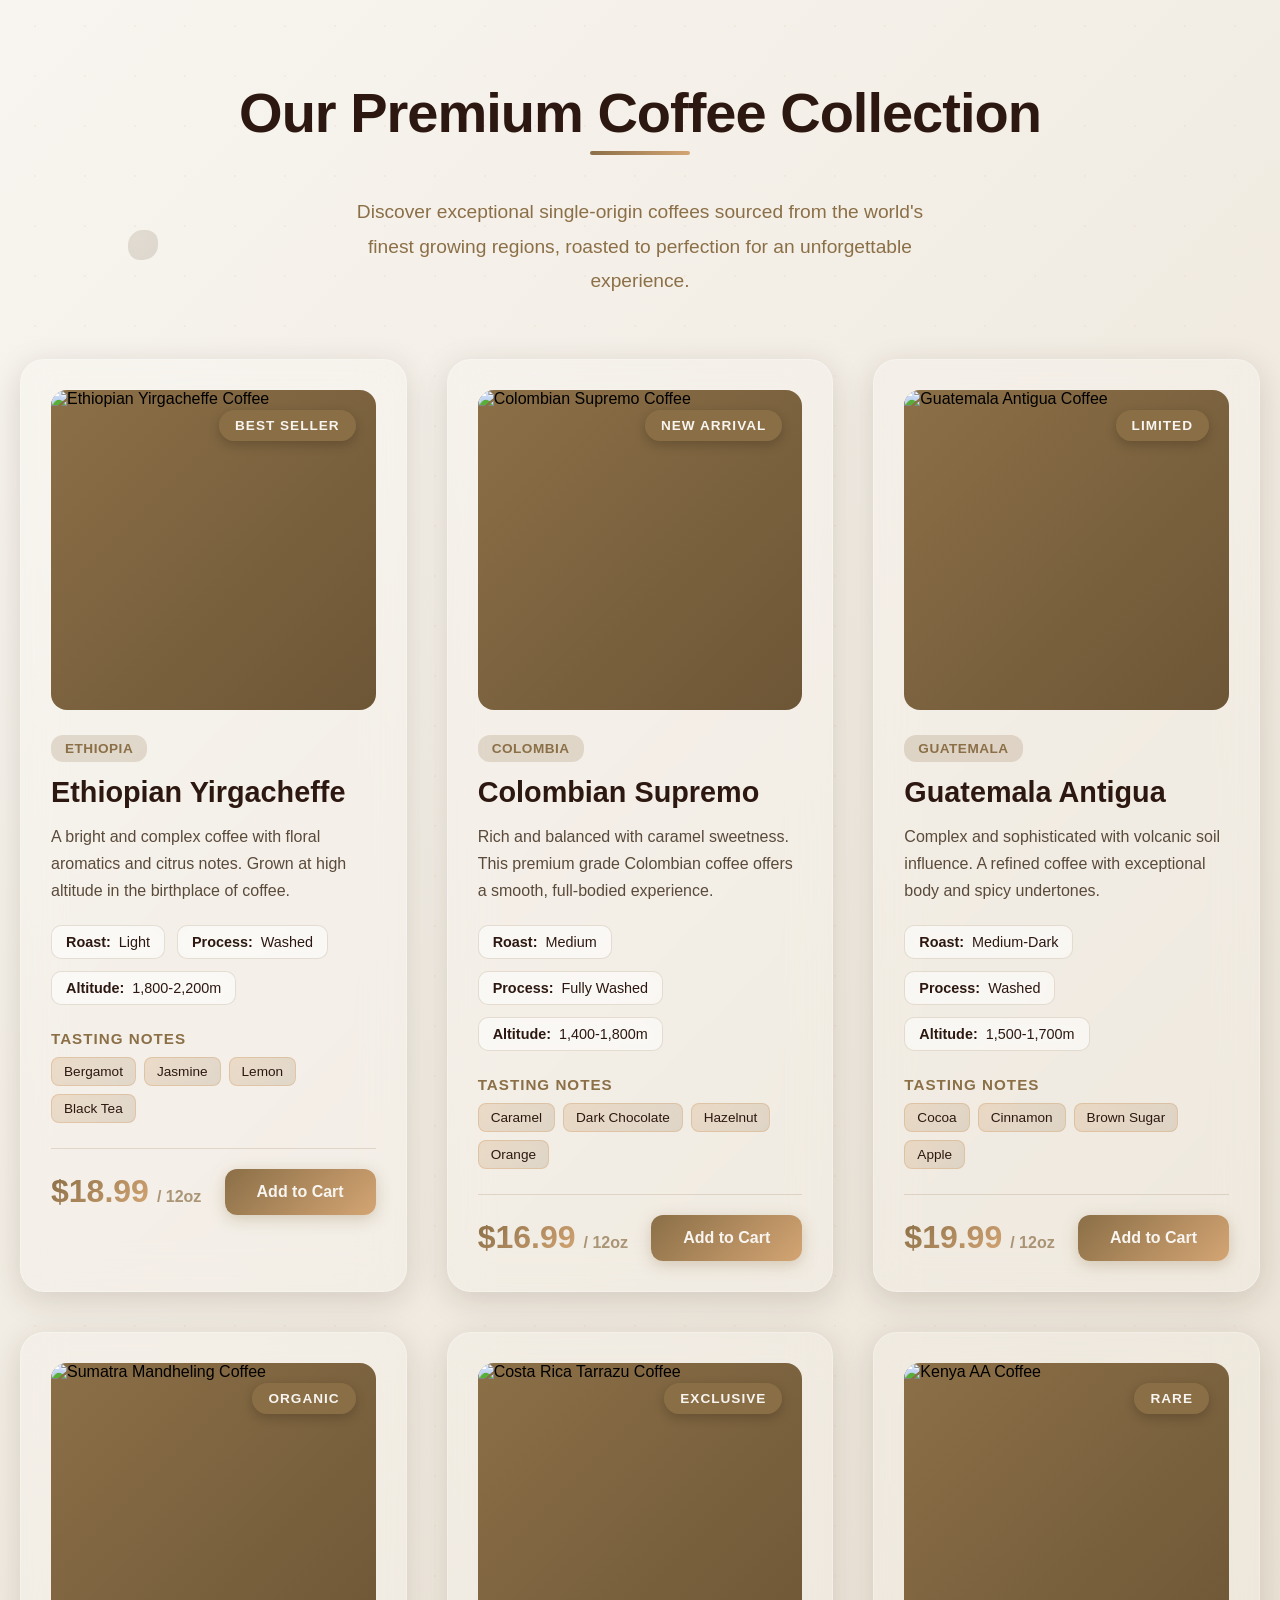
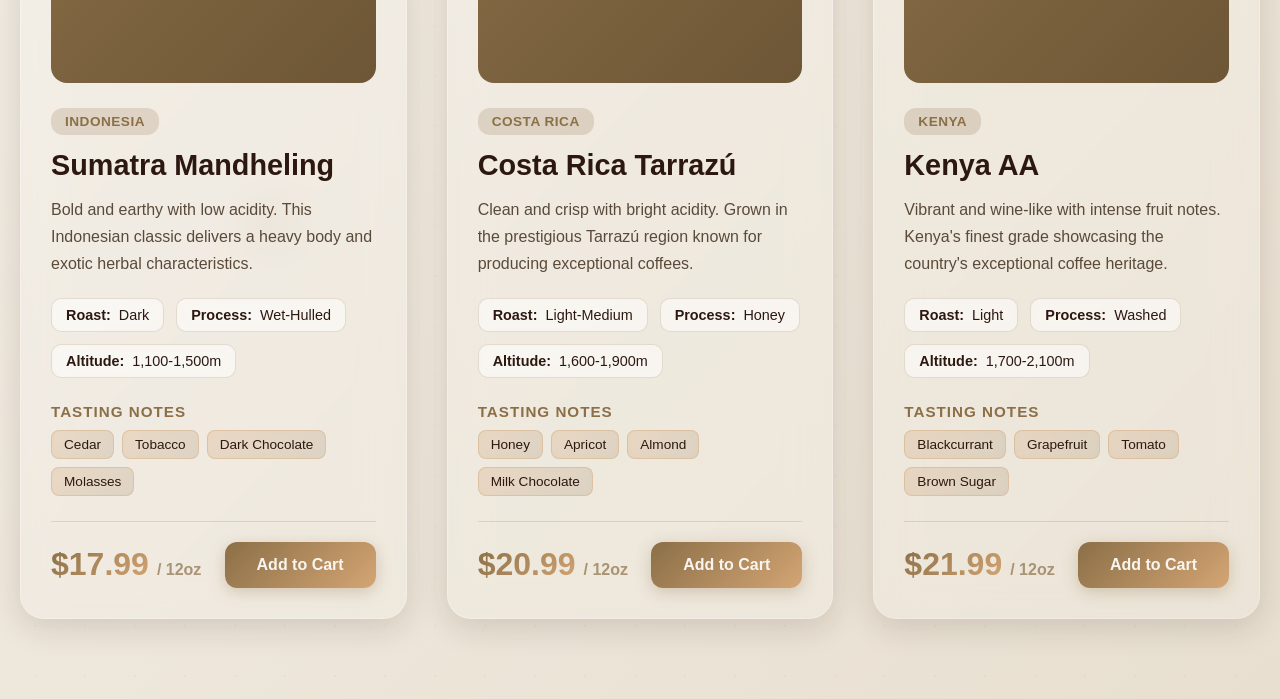
==== index.html @ e9367189 "Add index.html as main entry point for coffee product page Created index.html as a copy of coffee-pr" ====
<!DOCTYPE html>
<html lang="en">
<head>
    <meta charset="UTF-8">
    <meta name="viewport" content="width=device-width, initial-scale=1.0">
    <title>Perfect Grounds - Premium Coffee Collection</title>
    <style>
        :root {
            --primary-color: #2c1810;
            --secondary-color: #8b6f47;
            --accent-color: #d4a574;
            --light-bg: #f8f5f0;
            --glass-bg: rgba(255, 255, 255, 0.15);
            --glass-border: rgba(255, 255, 255, 0.25);
            --shadow-color: rgba(44, 24, 16, 0.15);
            --text-dark: #2c1810;
            --text-light: #f8f5f0;
        }

        * {
            margin: 0;
            padding: 0;
            box-sizing: border-box;
        }

        .coffee-section {
            position: relative;
            padding: 80px 20px;
            background: linear-gradient(135deg, #f8f5f0 0%, #e8dfd0 100%);
            font-family: 'Segoe UI', 'Helvetica Neue', Arial, sans-serif;
            overflow: hidden;
        }

        /* Animated background elements */
        .coffee-section::before {
            content: '';
            position: absolute;
            top: -50%;
            left: -50%;
            width: 200%;
            height: 200%;
            background: radial-gradient(circle, rgba(212, 165, 116, 0.1) 1px, transparent 1px);
            background-size: 50px 50px;
            animation: backgroundMove 60s linear infinite;
            z-index: 0;
        }

        @keyframes backgroundMove {
            0% { transform: translate(0, 0) rotate(0deg); }
            100% { transform: translate(50px, 50px) rotate(360deg); }
        }

        .container {
            max-width: 1400px;
            margin: 0 auto;
            position: relative;
            z-index: 1;
        }

        /* Section Header */
        .section-header {
            text-align: center;
            margin-bottom: 60px;
            opacity: 0;
            animation: fadeInUp 1s ease forwards;
        }

        @keyframes fadeInUp {
            from {
                opacity: 0;
                transform: translateY(30px);
            }
            to {
                opacity: 1;
                transform: translateY(0);
            }
        }

        .section-header h2 {
            font-size: 3.5rem;
            font-weight: 700;
            color: var(--primary-color);
            margin-bottom: 20px;
            letter-spacing: -1px;
            position: relative;
            display: inline-block;
        }

        .section-header h2::after {
            content: '';
            position: absolute;
            bottom: -10px;
            left: 50%;
            transform: translateX(-50%);
            width: 100px;
            height: 4px;
            background: linear-gradient(90deg, var(--secondary-color), var(--accent-color));
            border-radius: 2px;
            animation: expandWidth 1s ease forwards 0.5s;
        }

        @keyframes expandWidth {
            from { width: 0; }
            to { width: 100px; }
        }

        .section-header p {
            font-size: 1.2rem;
            color: var(--secondary-color);
            max-width: 600px;
            margin: 30px auto 0;
            line-height: 1.8;
        }

        /* Product Grid */
        .product-grid {
            display: grid;
            grid-template-columns: repeat(auto-fit, minmax(340px, 1fr));
            gap: 40px;
            margin-top: 40px;
        }

        /* Glass Product Card */
        .product-card {
            position: relative;
            background: var(--glass-bg);
            backdrop-filter: blur(20px);
            -webkit-backdrop-filter: blur(20px);
            border-radius: 24px;
            border: 1px solid var(--glass-border);
            padding: 30px;
            overflow: hidden;
            transition: all 0.5s cubic-bezier(0.4, 0, 0.2, 1);
            opacity: 0;
            animation: fadeInUp 0.8s ease forwards;
            box-shadow: 0 8px 32px var(--shadow-color);
        }

        .product-card:nth-child(1) { animation-delay: 0.1s; }
        .product-card:nth-child(2) { animation-delay: 0.2s; }
        .product-card:nth-child(3) { animation-delay: 0.3s; }
        .product-card:nth-child(4) { animation-delay: 0.4s; }
        .product-card:nth-child(5) { animation-delay: 0.5s; }
        .product-card:nth-child(6) { animation-delay: 0.6s; }

        .product-card::before {
            content: '';
            position: absolute;
            top: 0;
            left: 0;
            right: 0;
            bottom: 0;
            background: linear-gradient(135deg, rgba(255,255,255,0.1) 0%, rgba(255,255,255,0) 100%);
            opacity: 0;
            transition: opacity 0.5s ease;
            pointer-events: none;
        }

        .product-card:hover {
            transform: translateY(-12px) scale(1.02);
            box-shadow: 0 20px 60px rgba(44, 24, 16, 0.25);
            border-color: var(--accent-color);
        }

        .product-card:hover::before {
            opacity: 1;
        }

        /* Product Image Container */
        .product-image {
            position: relative;
            width: 100%;
            height: 320px;
            border-radius: 16px;
            overflow: hidden;
            margin-bottom: 25px;
            background: linear-gradient(135deg, #8b6f47 0%, #6d5636 100%);
        }

        .product-image::after {
            content: '';
            position: absolute;
            top: 0;
            left: 0;
            right: 0;
            bottom: 0;
            background: radial-gradient(circle at 30% 30%, rgba(255,255,255,0.3) 0%, transparent 60%);
            opacity: 0;
            transition: opacity 0.5s ease;
        }

        .product-card:hover .product-image::after {
            opacity: 1;
        }

        .product-image img {
            width: 100%;
            height: 100%;
            object-fit: cover;
            transition: transform 0.7s cubic-bezier(0.4, 0, 0.2, 1);
        }

        .product-card:hover .product-image img {
            transform: scale(1.1) rotate(2deg);
        }

        /* Product Badge */
        .product-badge {
            position: absolute;
            top: 20px;
            right: 20px;
            background: rgba(139, 111, 71, 0.95);
            backdrop-filter: blur(10px);
            color: var(--text-light);
            padding: 8px 16px;
            border-radius: 20px;
            font-size: 0.85rem;
            font-weight: 600;
            text-transform: uppercase;
            letter-spacing: 1px;
            z-index: 2;
            box-shadow: 0 4px 12px rgba(0,0,0,0.2);
            animation: pulse 2s ease-in-out infinite;
        }

        @keyframes pulse {
            0%, 100% { transform: scale(1); }
            50% { transform: scale(1.05); }
        }

        /* Product Content */
        .product-content {
            position: relative;
        }

        .product-origin {
            display: inline-block;
            background: rgba(139, 111, 71, 0.2);
            color: var(--secondary-color);
            padding: 6px 14px;
            border-radius: 12px;
            font-size: 0.85rem;
            font-weight: 600;
            margin-bottom: 12px;
            text-transform: uppercase;
            letter-spacing: 0.5px;
        }

        .product-name {
            font-size: 1.8rem;
            font-weight: 700;
            color: var(--primary-color);
            margin-bottom: 12px;
            line-height: 1.3;
            transition: color 0.3s ease;
        }

        .product-card:hover .product-name {
            color: var(--secondary-color);
        }

        .product-description {
            font-size: 1rem;
            color: #5a4a3a;
            line-height: 1.7;
            margin-bottom: 20px;
        }

        /* Product Details */
        .product-details {
            display: flex;
            flex-wrap: wrap;
            gap: 12px;
            margin-bottom: 25px;
        }

        .detail-item {
            background: rgba(255, 255, 255, 0.5);
            backdrop-filter: blur(10px);
            padding: 8px 14px;
            border-radius: 10px;
            font-size: 0.9rem;
            color: var(--text-dark);
            border: 1px solid rgba(139, 111, 71, 0.2);
            transition: all 0.3s ease;
        }

        .detail-item:hover {
            background: rgba(139, 111, 71, 0.3);
            border-color: var(--secondary-color);
            transform: translateY(-2px);
        }

        .detail-label {
            font-weight: 600;
            margin-right: 4px;
        }

        /* Tasting Notes */
        .tasting-notes {
            margin-bottom: 25px;
        }

        .tasting-notes h4 {
            font-size: 0.95rem;
            color: var(--secondary-color);
            margin-bottom: 10px;
            text-transform: uppercase;
            letter-spacing: 1px;
            font-weight: 600;
        }

        .notes-list {
            display: flex;
            flex-wrap: wrap;
            gap: 8px;
        }

        .note-tag {
            background: linear-gradient(135deg, rgba(212, 165, 116, 0.3), rgba(139, 111, 71, 0.2));
            backdrop-filter: blur(5px);
            padding: 6px 12px;
            border-radius: 8px;
            font-size: 0.85rem;
            color: var(--text-dark);
            border: 1px solid rgba(212, 165, 116, 0.4);
            transition: all 0.3s ease;
        }

        .note-tag:hover {
            background: linear-gradient(135deg, rgba(212, 165, 116, 0.5), rgba(139, 111, 71, 0.3));
            transform: scale(1.1);
            box-shadow: 0 4px 12px rgba(212, 165, 116, 0.3);
        }

        /* Price and CTA */
        .product-footer {
            display: flex;
            justify-content: space-between;
            align-items: center;
            padding-top: 20px;
            border-top: 1px solid rgba(139, 111, 71, 0.2);
        }

        .product-price {
            font-size: 2rem;
            font-weight: 700;
            color: var(--secondary-color);
            display: flex;
            align-items: baseline;
            gap: 8px;
        }

        .price-amount {
            background: linear-gradient(135deg, var(--secondary-color), var(--accent-color));
            -webkit-background-clip: text;
            -webkit-text-fill-color: transparent;
            background-clip: text;
        }

        .price-unit {
            font-size: 1rem;
            color: var(--secondary-color);
            opacity: 0.7;
        }

        .cta-button {
            background: linear-gradient(135deg, var(--secondary-color), var(--accent-color));
            color: var(--text-light);
            padding: 14px 32px;
            border-radius: 12px;
            font-size: 1rem;
            font-weight: 600;
            text-decoration: none;
            transition: all 0.4s cubic-bezier(0.4, 0, 0.2, 1);
            box-shadow: 0 4px 16px rgba(139, 111, 71, 0.3);
            position: relative;
            overflow: hidden;
            border: none;
            cursor: pointer;
        }

        .cta-button::before {
            content: '';
            position: absolute;
            top: 50%;
            left: 50%;
            width: 0;
            height: 0;
            border-radius: 50%;
            background: rgba(255, 255, 255, 0.3);
            transform: translate(-50%, -50%);
            transition: width 0.6s ease, height 0.6s ease;
        }

        .cta-button:hover::before {
            width: 300px;
            height: 300px;
        }

        .cta-button:hover {
            transform: translateY(-4px);
            box-shadow: 0 8px 24px rgba(139, 111, 71, 0.5);
        }

        .cta-button span {
            position: relative;
            z-index: 1;
        }

        /* Coffee beans floating animation */
        .coffee-bean {
            position: absolute;
            width: 30px;
            height: 30px;
            background: radial-gradient(circle at 30% 30%, #6d5636, #4a3824);
            border-radius: 50% 40% 50% 40%;
            opacity: 0.15;
            animation: float 20s infinite ease-in-out;
        }

        .coffee-bean:nth-child(1) {
            top: 10%;
            left: 10%;
            animation-delay: 0s;
            animation-duration: 25s;
        }

        .coffee-bean:nth-child(2) {
            top: 60%;
            right: 15%;
            animation-delay: 5s;
            animation-duration: 30s;
        }

        .coffee-bean:nth-child(3) {
            bottom: 20%;
            left: 20%;
            animation-delay: 10s;
            animation-duration: 35s;
        }

        @keyframes float {
            0%, 100% {
                transform: translateY(0) rotate(0deg);
            }
            25% {
                transform: translateY(-40px) rotate(90deg);
            }
            50% {
                transform: translateY(0) rotate(180deg);
            }
            75% {
                transform: translateY(-20px) rotate(270deg);
            }
        }

        /* Responsive Design */
        @media (max-width: 768px) {
            .section-header h2 {
                font-size: 2.5rem;
            }

            .product-grid {
                grid-template-columns: 1fr;
                gap: 30px;
            }

            .product-footer {
                flex-direction: column;
                gap: 15px;
                align-items: stretch;
            }

            .cta-button {
                width: 100%;
                text-align: center;
            }
        }

        /* Loading animation */
        .loading-shimmer {
            background: linear-gradient(90deg,
                rgba(255,255,255,0.1) 0%,
                rgba(255,255,255,0.3) 50%,
                rgba(255,255,255,0.1) 100%);
            background-size: 200% 100%;
            animation: shimmer 2s infinite;
        }

        @keyframes shimmer {
            0% { background-position: -200% 0; }
            100% { background-position: 200% 0; }
        }
    </style>
</head>
<body>
    <section class="coffee-section" id="coffeeSection">
        <!-- Floating coffee beans decoration -->
        <div class="coffee-bean"></div>
        <div class="coffee-bean"></div>
        <div class="coffee-bean"></div>

        <div class="container">
            <!-- Section Header -->
            <div class="section-header">
                <h2>Our Premium Coffee Collection</h2>
                <p>Discover exceptional single-origin coffees sourced from the world's finest growing regions, roasted to perfection for an unforgettable experience.</p>
            </div>

            <!-- Product Grid -->
            <div class="product-grid">
                <!-- Product Card 1 -->
                <article class="product-card">
                    <div class="product-image">
                        <span class="product-badge">Best Seller</span>
                        <img src="https://images.unsplash.com/photo-1559056199-641a0ac8b55e?w=800&h=600&fit=crop"
                             alt="Ethiopian Yirgacheffe Coffee"
                             loading="lazy">
                    </div>
                    <div class="product-content">
                        <span class="product-origin">Ethiopia</span>
                        <h3 class="product-name">Ethiopian Yirgacheffe</h3>
                        <p class="product-description">
                            A bright and complex coffee with floral aromatics and citrus notes. Grown at high altitude in the birthplace of coffee.
                        </p>
                        <div class="product-details">
                            <div class="detail-item">
                                <span class="detail-label">Roast:</span>
                                <span>Light</span>
                            </div>
                            <div class="detail-item">
                                <span class="detail-label">Process:</span>
                                <span>Washed</span>
                            </div>
                            <div class="detail-item">
                                <span class="detail-label">Altitude:</span>
                                <span>1,800-2,200m</span>
                            </div>
                        </div>
                        <div class="tasting-notes">
                            <h4>Tasting Notes</h4>
                            <div class="notes-list">
                                <span class="note-tag">Bergamot</span>
                                <span class="note-tag">Jasmine</span>
                                <span class="note-tag">Lemon</span>
                                <span class="note-tag">Black Tea</span>
                            </div>
                        </div>
                        <div class="product-footer">
                            <div class="product-price">
                                <span class="price-amount">$18.99</span>
                                <span class="price-unit">/ 12oz</span>
                            </div>
                            <button class="cta-button" onclick="handleAddToCart('Ethiopian Yirgacheffe')">
                                <span>Add to Cart</span>
                            </button>
                        </div>
                    </div>
                </article>

                <!-- Product Card 2 -->
                <article class="product-card">
                    <div class="product-image">
                        <span class="product-badge">New Arrival</span>
                        <img src="https://images.unsplash.com/photo-1511920170033-f8396924c348?w=800&h=600&fit=crop"
                             alt="Colombian Supremo Coffee"
                             loading="lazy">
                    </div>
                    <div class="product-content">
                        <span class="product-origin">Colombia</span>
                        <h3 class="product-name">Colombian Supremo</h3>
                        <p class="product-description">
                            Rich and balanced with caramel sweetness. This premium grade Colombian coffee offers a smooth, full-bodied experience.
                        </p>
                        <div class="product-details">
                            <div class="detail-item">
                                <span class="detail-label">Roast:</span>
                                <span>Medium</span>
                            </div>
                            <div class="detail-item">
                                <span class="detail-label">Process:</span>
                                <span>Fully Washed</span>
                            </div>
                            <div class="detail-item">
                                <span class="detail-label">Altitude:</span>
                                <span>1,400-1,800m</span>
                            </div>
                        </div>
                        <div class="tasting-notes">
                            <h4>Tasting Notes</h4>
                            <div class="notes-list">
                                <span class="note-tag">Caramel</span>
                                <span class="note-tag">Dark Chocolate</span>
                                <span class="note-tag">Hazelnut</span>
                                <span class="note-tag">Orange</span>
                            </div>
                        </div>
                        <div class="product-footer">
                            <div class="product-price">
                                <span class="price-amount">$16.99</span>
                                <span class="price-unit">/ 12oz</span>
                            </div>
                            <button class="cta-button" onclick="handleAddToCart('Colombian Supremo')">
                                <span>Add to Cart</span>
                            </button>
                        </div>
                    </div>
                </article>

                <!-- Product Card 3 -->
                <article class="product-card">
                    <div class="product-image">
                        <span class="product-badge">Limited</span>
                        <img src="https://images.unsplash.com/photo-1514432324607-a09d9b4aefdd?w=800&h=600&fit=crop"
                             alt="Guatemala Antigua Coffee"
                             loading="lazy">
                    </div>
                    <div class="product-content">
                        <span class="product-origin">Guatemala</span>
                        <h3 class="product-name">Guatemala Antigua</h3>
                        <p class="product-description">
                            Complex and sophisticated with volcanic soil influence. A refined coffee with exceptional body and spicy undertones.
                        </p>
                        <div class="product-details">
                            <div class="detail-item">
                                <span class="detail-label">Roast:</span>
                                <span>Medium-Dark</span>
                            </div>
                            <div class="detail-item">
                                <span class="detail-label">Process:</span>
                                <span>Washed</span>
                            </div>
                            <div class="detail-item">
                                <span class="detail-label">Altitude:</span>
                                <span>1,500-1,700m</span>
                            </div>
                        </div>
                        <div class="tasting-notes">
                            <h4>Tasting Notes</h4>
                            <div class="notes-list">
                                <span class="note-tag">Cocoa</span>
                                <span class="note-tag">Cinnamon</span>
                                <span class="note-tag">Brown Sugar</span>
                                <span class="note-tag">Apple</span>
                            </div>
                        </div>
                        <div class="product-footer">
                            <div class="product-price">
                                <span class="price-amount">$19.99</span>
                                <span class="price-unit">/ 12oz</span>
                            </div>
                            <button class="cta-button" onclick="handleAddToCart('Guatemala Antigua')">
                                <span>Add to Cart</span>
                            </button>
                        </div>
                    </div>
                </article>

                <!-- Product Card 4 -->
                <article class="product-card">
                    <div class="product-image">
                        <span class="product-badge">Organic</span>
                        <img src="https://images.unsplash.com/photo-1447933601403-0c6688de566e?w=800&h=600&fit=crop"
                             alt="Sumatra Mandheling Coffee"
                             loading="lazy">
                    </div>
                    <div class="product-content">
                        <span class="product-origin">Indonesia</span>
                        <h3 class="product-name">Sumatra Mandheling</h3>
                        <p class="product-description">
                            Bold and earthy with low acidity. This Indonesian classic delivers a heavy body and exotic herbal characteristics.
                        </p>
                        <div class="product-details">
                            <div class="detail-item">
                                <span class="detail-label">Roast:</span>
                                <span>Dark</span>
                            </div>
                            <div class="detail-item">
                                <span class="detail-label">Process:</span>
                                <span>Wet-Hulled</span>
                            </div>
                            <div class="detail-item">
                                <span class="detail-label">Altitude:</span>
                                <span>1,100-1,500m</span>
                            </div>
                        </div>
                        <div class="tasting-notes">
                            <h4>Tasting Notes</h4>
                            <div class="notes-list">
                                <span class="note-tag">Cedar</span>
                                <span class="note-tag">Tobacco</span>
                                <span class="note-tag">Dark Chocolate</span>
                                <span class="note-tag">Molasses</span>
                            </div>
                        </div>
                        <div class="product-footer">
                            <div class="product-price">
                                <span class="price-amount">$17.99</span>
                                <span class="price-unit">/ 12oz</span>
                            </div>
                            <button class="cta-button" onclick="handleAddToCart('Sumatra Mandheling')">
                                <span>Add to Cart</span>
                            </button>
                        </div>
                    </div>
                </article>

                <!-- Product Card 5 -->
                <article class="product-card">
                    <div class="product-image">
                        <span class="product-badge">Exclusive</span>
                        <img src="https://images.unsplash.com/photo-1442512595331-e89e73853f31?w=800&h=600&fit=crop"
                             alt="Costa Rica Tarrazu Coffee"
                             loading="lazy">
                    </div>
                    <div class="product-content">
                        <span class="product-origin">Costa Rica</span>
                        <h3 class="product-name">Costa Rica Tarrazú</h3>
                        <p class="product-description">
                            Clean and crisp with bright acidity. Grown in the prestigious Tarrazú region known for producing exceptional coffees.
                        </p>
                        <div class="product-details">
                            <div class="detail-item">
                                <span class="detail-label">Roast:</span>
                                <span>Light-Medium</span>
                            </div>
                            <div class="detail-item">
                                <span class="detail-label">Process:</span>
                                <span>Honey</span>
                            </div>
                            <div class="detail-item">
                                <span class="detail-label">Altitude:</span>
                                <span>1,600-1,900m</span>
                            </div>
                        </div>
                        <div class="tasting-notes">
                            <h4>Tasting Notes</h4>
                            <div class="notes-list">
                                <span class="note-tag">Honey</span>
                                <span class="note-tag">Apricot</span>
                                <span class="note-tag">Almond</span>
                                <span class="note-tag">Milk Chocolate</span>
                            </div>
                        </div>
                        <div class="product-footer">
                            <div class="product-price">
                                <span class="price-amount">$20.99</span>
                                <span class="price-unit">/ 12oz</span>
                            </div>
                            <button class="cta-button" onclick="handleAddToCart('Costa Rica Tarrazú')">
                                <span>Add to Cart</span>
                            </button>
                        </div>
                    </div>
                </article>

                <!-- Product Card 6 -->
                <article class="product-card">
                    <div class="product-image">
                        <span class="product-badge">Rare</span>
                        <img src="https://images.unsplash.com/photo-1509042239860-f550ce710b93?w=800&h=600&fit=crop"
                             alt="Kenya AA Coffee"
                             loading="lazy">
                    </div>
                    <div class="product-content">
                        <span class="product-origin">Kenya</span>
                        <h3 class="product-name">Kenya AA</h3>
                        <p class="product-description">
                            Vibrant and wine-like with intense fruit notes. Kenya's finest grade showcasing the country's exceptional coffee heritage.
                        </p>
                        <div class="product-details">
                            <div class="detail-item">
                                <span class="detail-label">Roast:</span>
                                <span>Light</span>
                            </div>
                            <div class="detail-item">
                                <span class="detail-label">Process:</span>
                                <span>Washed</span>
                            </div>
                            <div class="detail-item">
                                <span class="detail-label">Altitude:</span>
                                <span>1,700-2,100m</span>
                            </div>
                        </div>
                        <div class="tasting-notes">
                            <h4>Tasting Notes</h4>
                            <div class="notes-list">
                                <span class="note-tag">Blackcurrant</span>
                                <span class="note-tag">Grapefruit</span>
                                <span class="note-tag">Tomato</span>
                                <span class="note-tag">Brown Sugar</span>
                            </div>
                        </div>
                        <div class="product-footer">
                            <div class="product-price">
                                <span class="price-amount">$21.99</span>
                                <span class="price-unit">/ 12oz</span>
                            </div>
                            <button class="cta-button" onclick="handleAddToCart('Kenya AA')">
                                <span>Add to Cart</span>
                            </button>
                        </div>
                    </div>
                </article>
            </div>
        </div>
    </section>

    <script>
        // Intersection Observer for scroll animations
        const observerOptions = {
            threshold: 0.1,
            rootMargin: '0px 0px -100px 0px'
        };

        const observer = new IntersectionObserver((entries) => {
            entries.forEach(entry => {
                if (entry.isIntersecting) {
                    entry.target.style.animationPlayState = 'running';
                }
            });
        }, observerOptions);

        // Observe all product cards
        document.querySelectorAll('.product-card').forEach(card => {
            observer.observe(card);
        });

        // Add to cart handler (customize based on your WordPress/WooCommerce setup)
        function handleAddToCart(productName) {
            // Add your cart logic here
            console.log(`Adding ${productName} to cart`);

            // Show feedback
            const button = event.target.closest('.cta-button');
            const originalText = button.innerHTML;
            button.innerHTML = '<span>✓ Added!</span>';
            button.style.background = 'linear-gradient(135deg, #4ade80, #22c55e)';

            setTimeout(() => {
                button.innerHTML = originalText;
                button.style.background = '';
            }, 2000);

            // Here you would typically:
            // 1. Call WordPress/WooCommerce AJAX endpoint
            // 2. Update cart count
            // 3. Show notification
            // Example:
            // jQuery.post(wc_add_to_cart_params.ajax_url, {
            //     action: 'woocommerce_add_to_cart',
            //     product_id: productId
            // });
        }

        // Smooth scroll animations
        const cards = document.querySelectorAll('.product-card');

        const scrollObserver = new IntersectionObserver((entries) => {
            entries.forEach((entry, index) => {
                if (entry.isIntersecting) {
                    setTimeout(() => {
                        entry.target.style.opacity = '1';
                        entry.target.style.transform = 'translateY(0)';
                    }, index * 100);
                }
            });
        }, { threshold: 0.1 });

        // Parallax effect on scroll
        window.addEventListener('scroll', () => {
            const scrolled = window.pageYOffset;
            const beans = document.querySelectorAll('.coffee-bean');

            beans.forEach((bean, index) => {
                const speed = 0.5 + (index * 0.2);
                bean.style.transform = `translateY(${scrolled * speed}px) rotate(${scrolled * 0.1}deg)`;
            });
        });

        // Hover effect enhancement
        document.querySelectorAll('.product-card').forEach(card => {
            card.addEventListener('mousemove', (e) => {
                const rect = card.getBoundingClientRect();
                const x = e.clientX - rect.left;
                const y = e.clientY - rect.top;

                const centerX = rect.width / 2;
                const centerY = rect.height / 2;

                const rotateX = (y - centerY) / 20;
                const rotateY = (centerX - x) / 20;

                card.style.transform = `perspective(1000px) rotateX(${rotateX}deg) rotateY(${rotateY}deg) translateY(-12px) scale(1.02)`;
            });

            card.addEventListener('mouseleave', () => {
                card.style.transform = '';
            });
        });

        // Lazy loading enhancement
        if ('loading' in HTMLImageElement.prototype) {
            const images = document.querySelectorAll('img[loading="lazy"]');
            images.forEach(img => {
                img.src = img.src;
            });
        } else {
            // Fallback for browsers that don't support lazy loading
            const script = document.createElement('script');
            script.src = 'https://cdnjs.cloudflare.com/ajax/libs/lazysizes/5.3.2/lazysizes.min.js';
            document.body.appendChild(script);
        }
    </script>
</body>
</html>
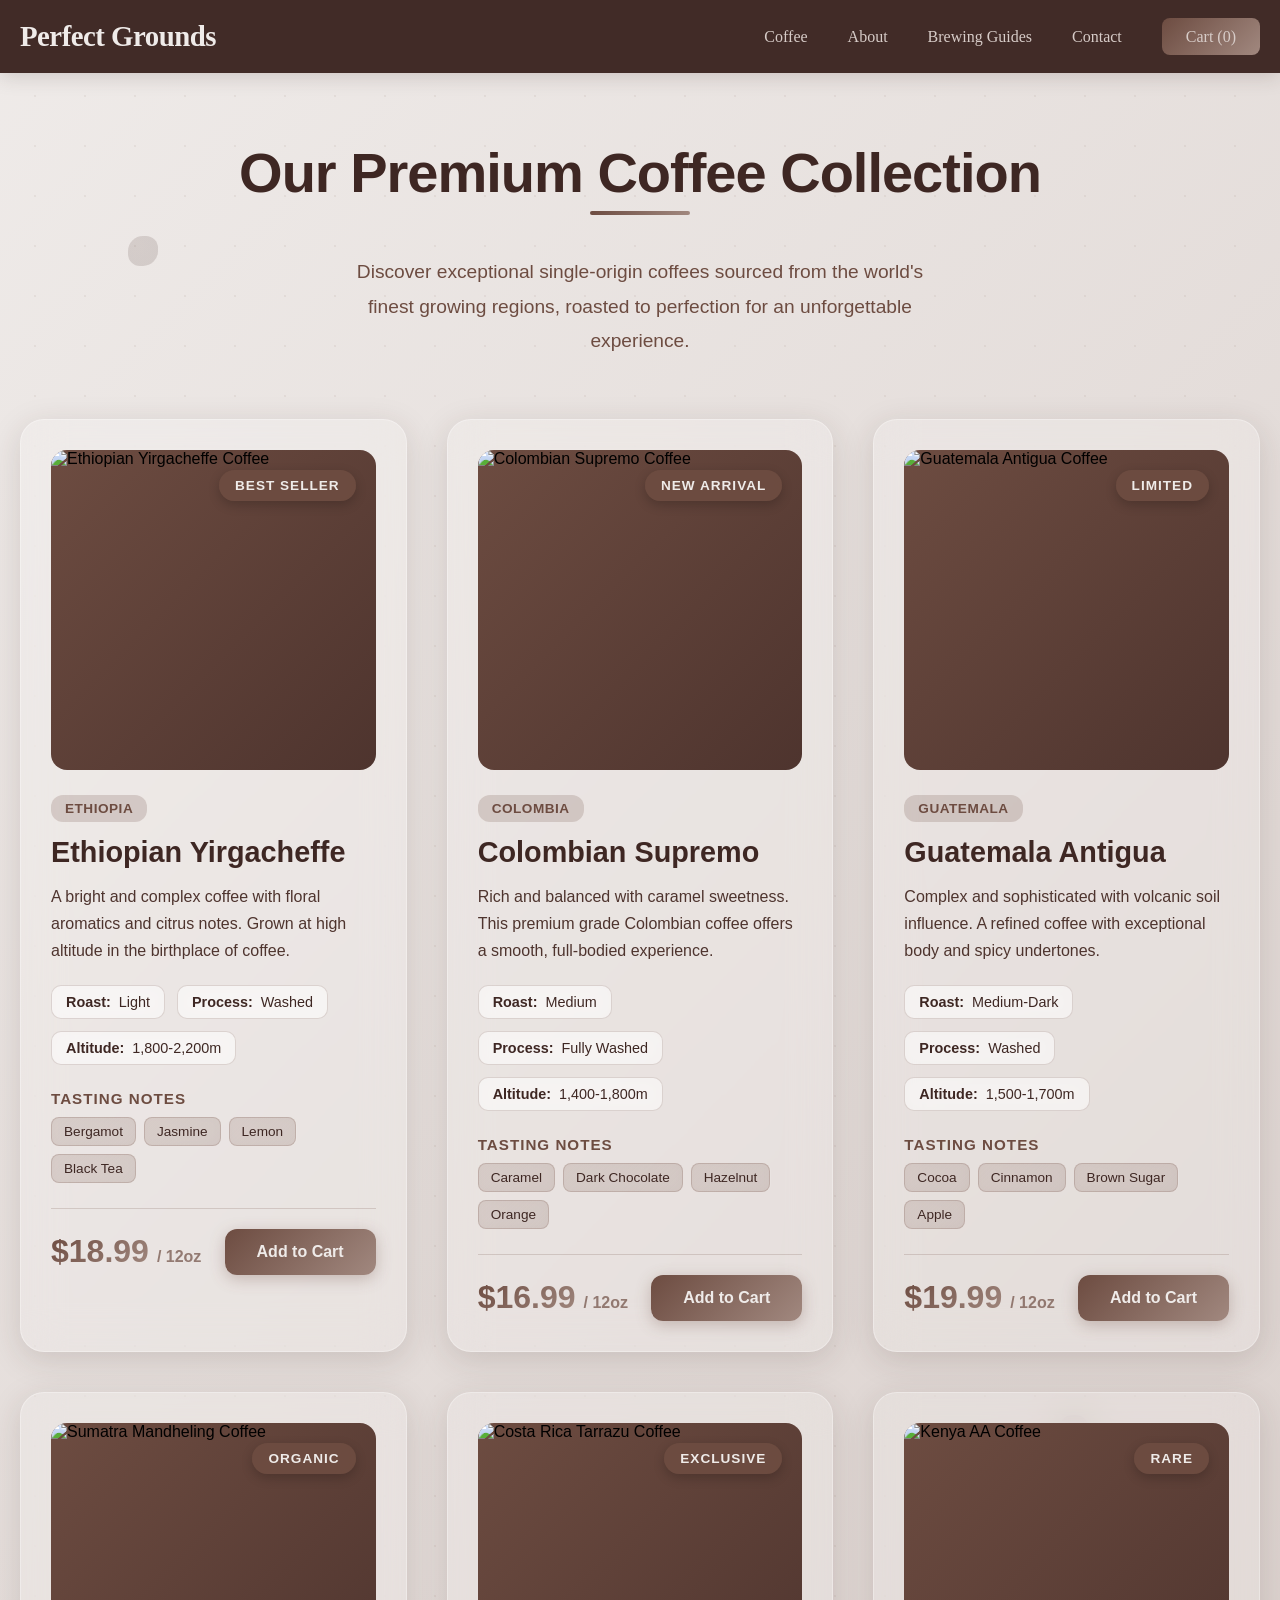
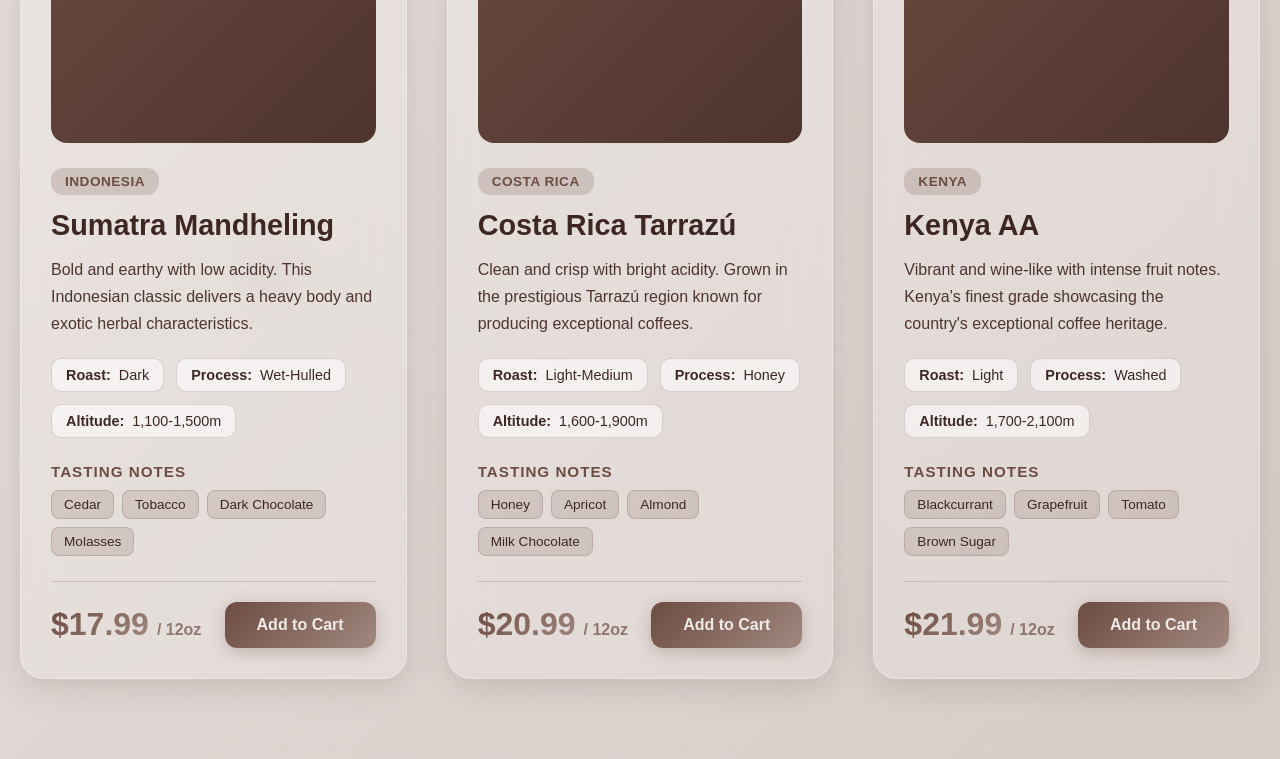
==== commit 938f6fb4: "Redesign coffee store with sophisticated brown color palette and navigation Updated Perfect Grounds " ====
--- a/index.html
+++ b/index.html
@@ -5,16 +5,83 @@
     <meta name="viewport" content="width=device-width, initial-scale=1.0">
     <title>Perfect Grounds - Premium Coffee Collection</title>
     <style>
+        /* Navigation Styles */
+        .main-nav {
+            background: rgba(62, 39, 35, 0.98);
+            backdrop-filter: blur(10px);
+            padding: 20px 0;
+            position: fixed;
+            top: 0;
+            left: 0;
+            right: 0;
+            z-index: 1000;
+            box-shadow: 0 2px 20px rgba(62, 39, 35, 0.2);
+        }
+
+        .nav-container {
+            max-width: 1400px;
+            margin: 0 auto;
+            padding: 0 20px;
+            display: flex;
+            justify-content: space-between;
+            align-items: center;
+        }
+
+        .logo {
+            font-size: 1.8rem;
+            font-weight: 700;
+            color: #efebe9;
+            text-decoration: none;
+            letter-spacing: -0.5px;
+        }
+
+        .nav-links {
+            display: flex;
+            gap: 40px;
+            list-style: none;
+            align-items: center;
+        }
+
+        .nav-links a {
+            color: #d7ccc8;
+            text-decoration: none;
+            font-weight: 500;
+            transition: color 0.3s ease;
+            font-size: 1rem;
+        }
+
+        .nav-links a:hover {
+            color: #a1887f;
+        }
+
+        .cart-button {
+            background: linear-gradient(135deg, #6d4c41, #a1887f);
+            color: #efebe9;
+            padding: 10px 24px;
+            border-radius: 8px;
+            text-decoration: none;
+            font-weight: 600;
+            transition: transform 0.3s ease, box-shadow 0.3s ease;
+        }
+
+        .cart-button:hover {
+            transform: translateY(-2px);
+            box-shadow: 0 4px 16px rgba(109, 76, 65, 0.4);
+        }
+
         :root {
-            --primary-color: #2c1810;
-            --secondary-color: #8b6f47;
-            --accent-color: #d4a574;
-            --light-bg: #f8f5f0;
-            --glass-bg: rgba(255, 255, 255, 0.15);
-            --glass-border: rgba(255, 255, 255, 0.25);
-            --shadow-color: rgba(44, 24, 16, 0.15);
-            --text-dark: #2c1810;
-            --text-light: #f8f5f0;
+            --primary-color: #3e2723;
+            --secondary-color: #6d4c41;
+            --accent-color: #a1887f;
+            --light-bg: #efebe9;
+            --glass-bg: rgba(255, 255, 255, 0.18);
+            --glass-border: rgba(255, 255, 255, 0.3);
+            --shadow-color: rgba(62, 39, 35, 0.15);
+            --text-dark: #3e2723;
+            --text-light: #efebe9;
+            --warm-brown: #8d6e63;
+            --cream: #f5f5f5;
+            --dark-chocolate: #4e342e;
         }
 
         * {
@@ -25,10 +92,11 @@
 
         .coffee-section {
             position: relative;
-            padding: 80px 20px;
-            background: linear-gradient(135deg, #f8f5f0 0%, #e8dfd0 100%);
+            padding: 140px 20px 80px;
+            background: linear-gradient(135deg, #efebe9 0%, #d7ccc8 100%);
             font-family: 'Segoe UI', 'Helvetica Neue', Arial, sans-serif;
             overflow: hidden;
+            min-height: 100vh;
         }
 
         /* Animated background elements */
@@ -39,7 +107,7 @@
             left: -50%;
             width: 200%;
             height: 200%;
-            background: radial-gradient(circle, rgba(212, 165, 116, 0.1) 1px, transparent 1px);
+            background: radial-gradient(circle, rgba(161, 136, 127, 0.12) 1px, transparent 1px);
             background-size: 50px 50px;
             animation: backgroundMove 60s linear infinite;
             z-index: 0;
@@ -158,7 +226,7 @@
 
         .product-card:hover {
             transform: translateY(-12px) scale(1.02);
-            box-shadow: 0 20px 60px rgba(44, 24, 16, 0.25);
+            box-shadow: 0 20px 60px rgba(62, 39, 35, 0.25);
             border-color: var(--accent-color);
         }
 
@@ -174,7 +242,7 @@
             border-radius: 16px;
             overflow: hidden;
             margin-bottom: 25px;
-            background: linear-gradient(135deg, #8b6f47 0%, #6d5636 100%);
+            background: linear-gradient(135deg, #6d4c41 0%, #4e342e 100%);
         }
 
         .product-image::after {
@@ -209,7 +277,7 @@
             position: absolute;
             top: 20px;
             right: 20px;
-            background: rgba(139, 111, 71, 0.95);
+            background: rgba(109, 76, 65, 0.95);
             backdrop-filter: blur(10px);
             color: var(--text-light);
             padding: 8px 16px;
@@ -235,7 +303,7 @@
 
         .product-origin {
             display: inline-block;
-            background: rgba(139, 111, 71, 0.2);
+            background: rgba(109, 76, 65, 0.2);
             color: var(--secondary-color);
             padding: 6px 14px;
             border-radius: 12px;
@@ -261,7 +329,7 @@
 
         .product-description {
             font-size: 1rem;
-            color: #5a4a3a;
+            color: #4e342e;
             line-height: 1.7;
             margin-bottom: 20px;
         }
@@ -281,12 +349,12 @@
             border-radius: 10px;
             font-size: 0.9rem;
             color: var(--text-dark);
-            border: 1px solid rgba(139, 111, 71, 0.2);
+            border: 1px solid rgba(109, 76, 65, 0.2);
             transition: all 0.3s ease;
         }
 
         .detail-item:hover {
-            background: rgba(139, 111, 71, 0.3);
+            background: rgba(109, 76, 65, 0.3);
             border-color: var(--secondary-color);
             transform: translateY(-2px);
         }
@@ -317,20 +385,20 @@
         }
 
         .note-tag {
-            background: linear-gradient(135deg, rgba(212, 165, 116, 0.3), rgba(139, 111, 71, 0.2));
+            background: linear-gradient(135deg, rgba(161, 136, 127, 0.3), rgba(109, 76, 65, 0.2));
             backdrop-filter: blur(5px);
             padding: 6px 12px;
             border-radius: 8px;
             font-size: 0.85rem;
             color: var(--text-dark);
-            border: 1px solid rgba(212, 165, 116, 0.4);
+            border: 1px solid rgba(161, 136, 127, 0.4);
             transition: all 0.3s ease;
         }
 
         .note-tag:hover {
-            background: linear-gradient(135deg, rgba(212, 165, 116, 0.5), rgba(139, 111, 71, 0.3));
+            background: linear-gradient(135deg, rgba(161, 136, 127, 0.5), rgba(109, 76, 65, 0.3));
             transform: scale(1.1);
-            box-shadow: 0 4px 12px rgba(212, 165, 116, 0.3);
+            box-shadow: 0 4px 12px rgba(161, 136, 127, 0.3);
         }
 
         /* Price and CTA */
@@ -339,7 +407,7 @@
             justify-content: space-between;
             align-items: center;
             padding-top: 20px;
-            border-top: 1px solid rgba(139, 111, 71, 0.2);
+            border-top: 1px solid rgba(109, 76, 65, 0.2);
         }
 
         .product-price {
@@ -373,7 +441,7 @@
             font-weight: 600;
             text-decoration: none;
             transition: all 0.4s cubic-bezier(0.4, 0, 0.2, 1);
-            box-shadow: 0 4px 16px rgba(139, 111, 71, 0.3);
+            box-shadow: 0 4px 16px rgba(109, 76, 65, 0.3);
             position: relative;
             overflow: hidden;
             border: none;
@@ -400,7 +468,7 @@
 
         .cta-button:hover {
             transform: translateY(-4px);
-            box-shadow: 0 8px 24px rgba(139, 111, 71, 0.5);
+            box-shadow: 0 8px 24px rgba(109, 76, 65, 0.5);
         }
 
         .cta-button span {
@@ -413,7 +481,7 @@
             position: absolute;
             width: 30px;
             height: 30px;
-            background: radial-gradient(circle at 30% 30%, #6d5636, #4a3824);
+            background: radial-gradient(circle at 30% 30%, #4e342e, #3e2723);
             border-radius: 50% 40% 50% 40%;
             opacity: 0.15;
             animation: float 20s infinite ease-in-out;
@@ -457,6 +525,14 @@
 
         /* Responsive Design */
         @media (max-width: 768px) {
+            .nav-links {
+                display: none;
+            }
+
+            .logo {
+                font-size: 1.5rem;
+            }
+
             .section-header h2 {
                 font-size: 2.5rem;
             }
@@ -475,6 +551,16 @@
             .cta-button {
                 width: 100%;
                 text-align: center;
+            }
+        }
+
+        @media (min-width: 769px) and (max-width: 1024px) {
+            .nav-links {
+                gap: 20px;
+            }
+
+            .nav-links a {
+                font-size: 0.9rem;
             }
         }
 
@@ -495,6 +581,20 @@
     </style>
 </head>
 <body>
+    <!-- Navigation -->
+    <nav class="main-nav">
+        <div class="nav-container">
+            <a href="#" class="logo">Perfect Grounds</a>
+            <ul class="nav-links">
+                <li><a href="#coffeeSection">Coffee</a></li>
+                <li><a href="#about">About</a></li>
+                <li><a href="#brewing">Brewing Guides</a></li>
+                <li><a href="#contact">Contact</a></li>
+                <li><a href="#cart" class="cart-button">Cart (0)</a></li>
+            </ul>
+        </div>
+    </nav>
+
     <section class="coffee-section" id="coffeeSection">
         <!-- Floating coffee beans decoration -->
         <div class="coffee-bean"></div>
